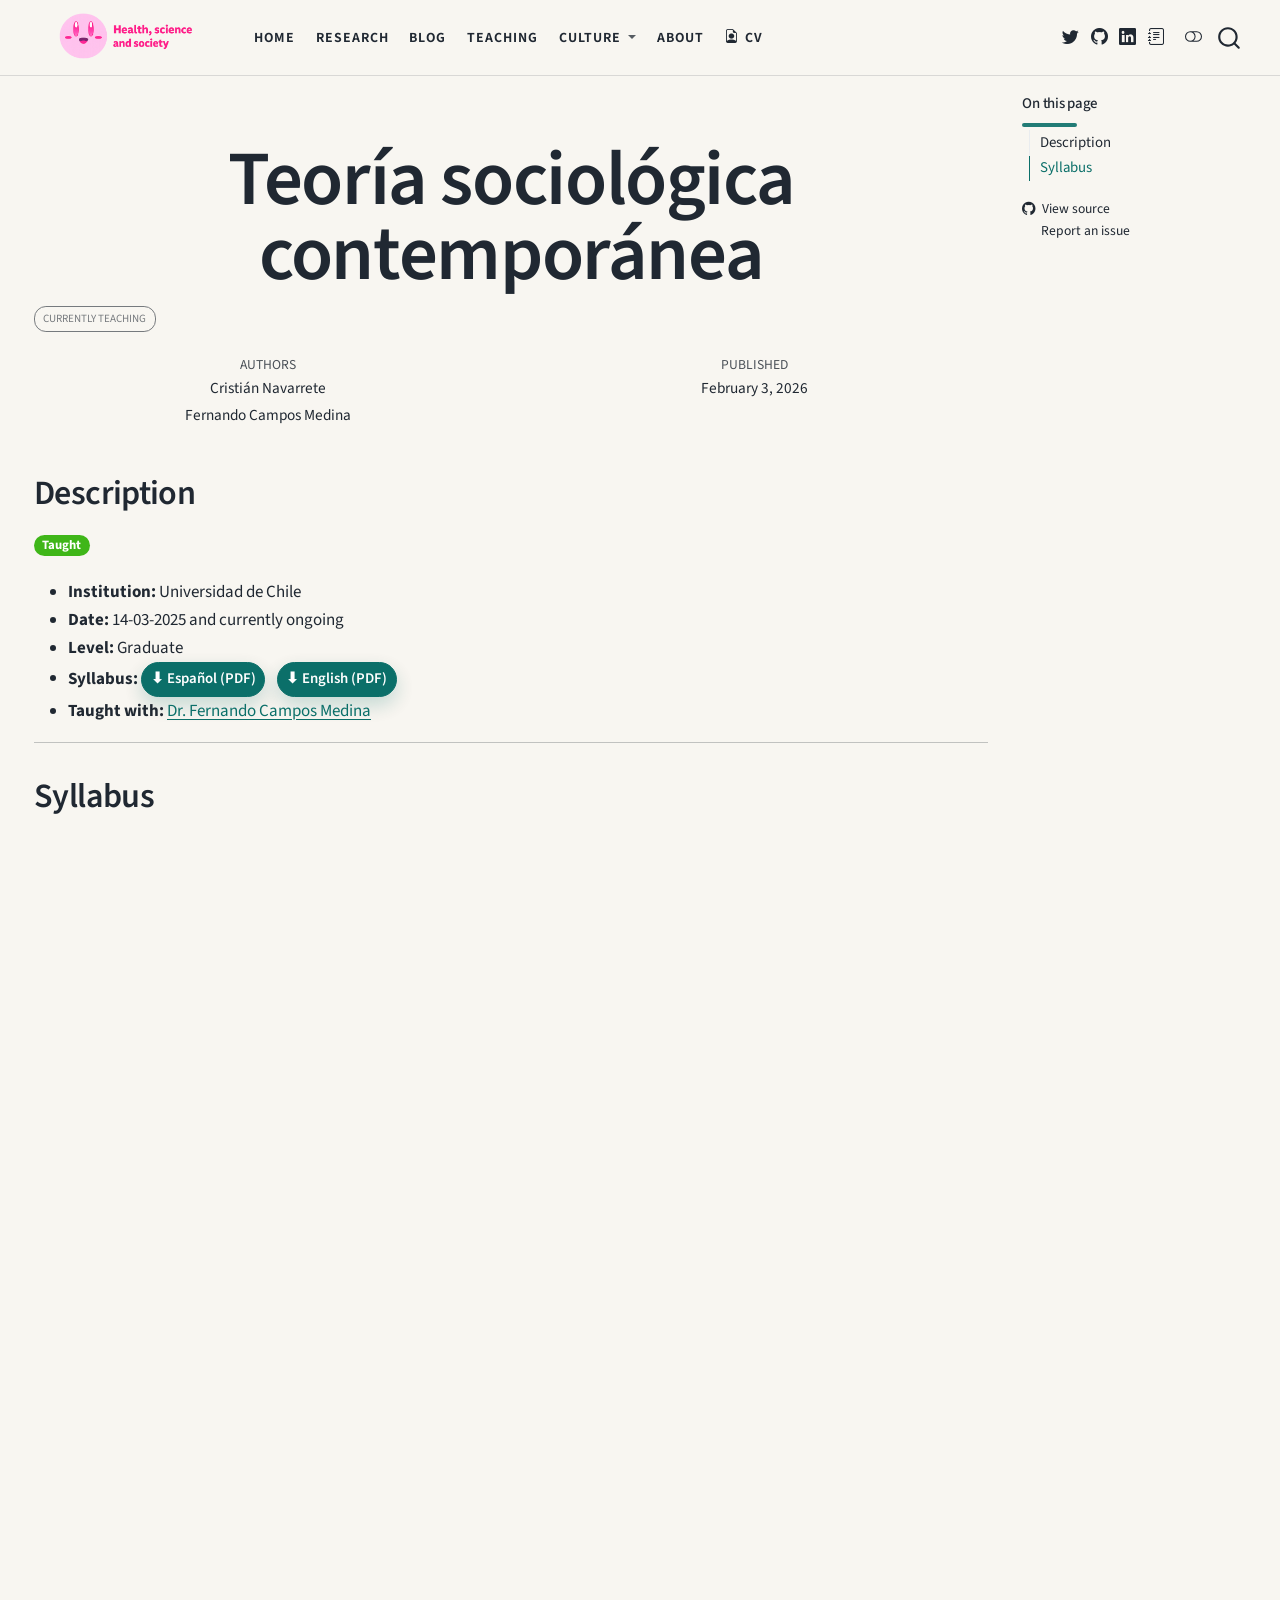
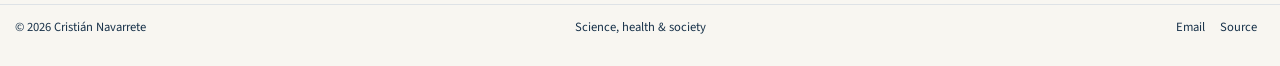
==== docs/classes/Teoria-cont-uch/index.html @ 3c1588f1 "Initial website" ====
<!DOCTYPE html>
<html xmlns="http://www.w3.org/1999/xhtml" lang="en" xml:lang="en"><head>

<meta charset="utf-8">
<meta name="generator" content="quarto-1.6.42">

<meta name="viewport" content="width=device-width, initial-scale=1.0, user-scalable=yes">

<meta name="dcterms.date" content="2026-02-03">

<title>Teoría sociológica contemporánea – Cristián Navarrete</title>
<style>
code{white-space: pre-wrap;}
span.smallcaps{font-variant: small-caps;}
div.columns{display: flex; gap: min(4vw, 1.5em);}
div.column{flex: auto; overflow-x: auto;}
div.hanging-indent{margin-left: 1.5em; text-indent: -1.5em;}
ul.task-list{list-style: none;}
ul.task-list li input[type="checkbox"] {
  width: 0.8em;
  margin: 0 0.8em 0.2em -1em; /* quarto-specific, see https://github.com/quarto-dev/quarto-cli/issues/4556 */ 
  vertical-align: middle;
}
</style>


<script src="../../site_libs/quarto-nav/quarto-nav.js"></script>
<script src="../../site_libs/clipboard/clipboard.min.js"></script>
<script src="../../site_libs/quarto-search/autocomplete.umd.js"></script>
<script src="../../site_libs/quarto-search/fuse.min.js"></script>
<script src="../../site_libs/quarto-search/quarto-search.js"></script>
<meta name="quarto:offset" content="../../">
<link href="../../assets/brand/favicon.png" rel="icon" type="image/png">
<script src="../../site_libs/quarto-html/quarto.js"></script>
<script src="../../site_libs/quarto-html/popper.min.js"></script>
<script src="../../site_libs/quarto-html/tippy.umd.min.js"></script>
<script src="../../site_libs/quarto-html/anchor.min.js"></script>
<link href="../../site_libs/quarto-html/tippy.css" rel="stylesheet">
<link href="../../site_libs/quarto-html/quarto-syntax-highlighting-253599439ad055319d224fc04ddf66fe.css" rel="stylesheet" class="quarto-color-scheme" id="quarto-text-highlighting-styles">
<link href="../../site_libs/quarto-html/quarto-syntax-highlighting-dark-769af2ab9bf86b51bbbd1c25583012c2.css" rel="prefetch" class="quarto-color-scheme quarto-color-alternate" id="quarto-text-highlighting-styles">
<script src="../../site_libs/bootstrap/bootstrap.min.js"></script>
<link href="../../site_libs/bootstrap/bootstrap-icons.css" rel="stylesheet">
<link href="../../site_libs/bootstrap/bootstrap-7b895f2ba7f7a0b42fe343c49ec3900a.min.css" rel="stylesheet" append-hash="true" class="quarto-color-scheme" id="quarto-bootstrap" data-mode="light">
<link href="../../site_libs/bootstrap/bootstrap-dark-649417bf5a25676f09d9a53a8a511973.min.css" rel="prefetch" append-hash="true" class="quarto-color-scheme quarto-color-alternate" id="quarto-bootstrap" data-mode="dark">
<script id="quarto-search-options" type="application/json">{
  "location": "navbar",
  "copy-button": false,
  "collapse-after": 3,
  "panel-placement": "end",
  "type": "overlay",
  "limit": 50,
  "keyboard-shortcut": [
    "f",
    "/",
    "s"
  ],
  "language": {
    "search-no-results-text": "No results",
    "search-matching-documents-text": "matching documents",
    "search-copy-link-title": "Copy link to search",
    "search-hide-matches-text": "Hide additional matches",
    "search-more-match-text": "more match in this document",
    "search-more-matches-text": "more matches in this document",
    "search-clear-button-title": "Clear",
    "search-text-placeholder": "",
    "search-detached-cancel-button-title": "Cancel",
    "search-submit-button-title": "Submit",
    "search-label": "Search"
  }
}</script>
<script async="" src="https://www.googletagmanager.com/gtag/js?id=G-2VZVNV14SN"></script>

<script type="text/javascript">

window.dataLayer = window.dataLayer || [];
function gtag(){dataLayer.push(arguments);}
gtag('js', new Date());
gtag('config', 'G-2VZVNV14SN', { 'anonymize_ip': true});
</script>
<style>html{ scroll-behavior: smooth; }</style>


<link rel="stylesheet" href="../../assets/styles/site.css">
<meta property="og:title" content="Teoría sociológica contemporánea – Cristián Navarrete">
<meta property="og:description" content="Academic website of Cristián Navarrete: anthropology, science and technology studies, social theory, health, and energy transitions.">
<meta property="og:image" content="https://crisnavarrete.github.io/navarrete/classes/Teoria-cont-uch/contemp.jpg">
<meta property="og:site_name" content="Cristián Navarrete">
<meta name="twitter:title" content="Teoría sociológica contemporánea">
<meta name="twitter:description" content="Graduate class at Universidad de Chile. Click to download the syllabus.">
<meta name="twitter:image" content="https://crisnavarrete.github.io/navarrete/classes/Teoria-cont-uch/contemp.jpg">
<meta name="twitter:card" content="summary_large_image">
</head>

<body class="nav-fixed">

<div id="quarto-search-results"></div>
  <header id="quarto-header" class="headroom fixed-top">
    <nav class="navbar navbar-expand-lg " data-bs-theme="dark">
      <div class="navbar-container container-fluid">
      <div class="navbar-brand-container mx-auto">
    <a href="../../index.html" class="navbar-brand navbar-brand-logo">
    <img src="../../assets/brand/logo.png" alt="Health, science and society" class="navbar-logo">
    </a>
  </div>
            <div id="quarto-search" class="" title="Search"></div>
          <button class="navbar-toggler" type="button" data-bs-toggle="collapse" data-bs-target="#navbarCollapse" aria-controls="navbarCollapse" role="menu" aria-expanded="false" aria-label="Toggle navigation" onclick="if (window.quartoToggleHeadroom) { window.quartoToggleHeadroom(); }">
  <span class="navbar-toggler-icon"></span>
</button>
          <div class="collapse navbar-collapse" id="navbarCollapse">
            <ul class="navbar-nav navbar-nav-scroll me-auto">
  <li class="nav-item">
    <a class="nav-link" href="../../index.html"> 
<span class="menu-text">Home</span></a>
  </li>  
  <li class="nav-item">
    <a class="nav-link" href="../../publications.html"> 
<span class="menu-text">Research</span></a>
  </li>  
  <li class="nav-item">
    <a class="nav-link" href="../../posts.html"> 
<span class="menu-text">Blog</span></a>
  </li>  
  <li class="nav-item">
    <a class="nav-link" href="../../classes.html"> 
<span class="menu-text">Teaching</span></a>
  </li>  
  <li class="nav-item dropdown ">
    <a class="nav-link dropdown-toggle" href="#" id="nav-menu-culture" role="link" data-bs-toggle="dropdown" aria-expanded="false">
 <span class="menu-text">Culture</span>
    </a>
    <ul class="dropdown-menu" aria-labelledby="nav-menu-culture">    
        <li>
    <a class="dropdown-item" href="../../reading.html"><i class="bi bi-book" role="img">
</i> 
 <span class="dropdown-text">Reading</span></a>
  </li>  
        <li>
    <a class="dropdown-item" href="../../films.html"><i class="bi bi-film" role="img">
</i> 
 <span class="dropdown-text">Films</span></a>
  </li>  
    </ul>
  </li>
  <li class="nav-item">
    <a class="nav-link" href="../../about.html"> 
<span class="menu-text">About</span></a>
  </li>  
  <li class="nav-item">
    <a class="nav-link" href="../../assets/documents/NavarreteC_CV.pdf"> <i class="bi bi-file-earmark-person" role="img">
</i> 
<span class="menu-text">CV</span></a>
  </li>  
</ul>
          </div> <!-- /navcollapse -->
            <div class="quarto-navbar-tools tools-wide">
    <a href="https://twitter.com/navarreteoya" title="" class="quarto-navigation-tool px-1" aria-label="Twitter profile"><i class="bi bi-twitter"></i></a>
    <a href="https://github.com/crisnavarrete" title="" class="quarto-navigation-tool px-1" aria-label="GitHub profile"><i class="bi bi-github"></i></a>
    <a href="https://www.linkedin.com/in/cristian-navarrete-116623216" title="" class="quarto-navigation-tool px-1" aria-label="LinkedIn profile"><i class="bi bi-linkedin"></i></a>
    <a href="https://www.researchgate.net/profile/Cristian-Navarrete-3" title="" class="quarto-navigation-tool px-1" aria-label="ResearchGate profile"><i class="bi bi-journal-text"></i></a>
    <a href="https://orcid.org/0000-0001-5900-5373" title="" class="quarto-navigation-tool px-1" aria-label="ORCID profile"><i class="bi bi-orcid"></i></a>
  <a href="" class="quarto-color-scheme-toggle quarto-navigation-tool  px-1" onclick="window.quartoToggleColorScheme(); return false;" title="Toggle dark mode"><i class="bi"></i></a>
</div>
      </div> <!-- /container-fluid -->
    </nav>
</header>
<!-- content -->
<div id="quarto-content" class="quarto-container page-columns page-rows-contents page-layout-full page-navbar">
<!-- sidebar -->
<!-- margin-sidebar -->
    <div id="quarto-margin-sidebar" class="sidebar margin-sidebar">
        <nav id="TOC" role="doc-toc" class="toc-active">
    <h2 id="toc-title">On this page</h2>
   
  <ul>
  <li><a href="#description" id="toc-description" class="nav-link active" data-scroll-target="#description">Description</a></li>
  <li><a href="#syllabus" id="toc-syllabus" class="nav-link" data-scroll-target="#syllabus">Syllabus</a></li>
  </ul>
<div class="toc-actions"><ul><li><a href="https://github.com/crisnavarrete/navarrete/blob/main/classes/Teoria-cont-uch/index.qmd" class="toc-action"><i class="bi bi-github"></i>View source</a></li><li><a href="https://github.com/crisnavarrete/navarrete/issues/new" class="toc-action"><i class="bi empty"></i>Report an issue</a></li></ul></div></nav>
    </div>
<!-- main -->
<main class="content column-page-left" id="quarto-document-content">

<header id="title-block-header" class="quarto-title-block default">
<div class="quarto-title">
<h1 class="title">Teoría sociológica contemporánea</h1>
  <div class="quarto-categories">
    <div class="quarto-category">Currently teaching</div>
  </div>
  </div>



<div class="quarto-title-meta column-page-left">

    <div>
    <div class="quarto-title-meta-heading">Authors</div>
    <div class="quarto-title-meta-contents">
             <p>Cristián Navarrete </p>
             <p>Fernando Campos Medina </p>
          </div>
  </div>
    
    <div>
    <div class="quarto-title-meta-heading">Published</div>
    <div class="quarto-title-meta-contents">
      <p class="date">February 3, 2026</p>
    </div>
  </div>
  
    
  </div>
  


</header>


<section id="description" class="level1">
<h1>Description</h1>
<p><span class="badge bg-success">Taught</span></p>
<ul>
<li><strong>Institution:</strong> Universidad de Chile</li>
<li><strong>Date:</strong> 14-03-2025 and currently ongoing</li>
<li><strong>Level:</strong> Graduate<br>
</li>
<li><strong>Syllabus:</strong> <a href="../../files/teoria-cont.pdf" class="btn btn-sm btn-primary me-2" role="button" download="">⬇ Español (PDF)</a> <a href="../../files/teoria-cont-en.pdf" class="btn btn-sm btn-primary" role="button" download="">⬇ English (PDF)</a></li>
<li><strong>Taught with:</strong> <a href="https://facso.uchile.cl/sociologia/cuerpo-academico/fernando-campos">Dr.&nbsp;Fernando Campos Medina</a></li>
</ul>
<hr>
</section>
<section id="syllabus" class="level1">
<h1>Syllabus</h1>
<iframe src="https://docs.google.com/gview?url=https://crisnavarrete.github.io/cnavarrete/files/teoria-cont.pdf&amp;embedded=true" style="width:100%; height:600px;" frameborder="0">
</iframe>


</section>

<a onclick="window.scrollTo(0, 0); return false;" role="button" id="quarto-back-to-top"><i class="bi bi-arrow-up"></i> Back to top</a></main> <!-- /main -->
<script>
(() => {
  "use strict";

  const navbar = document.querySelector(".navbar");
  const updateNavbar = () => {
    if (!navbar) return;
    navbar.classList.toggle("site-has-scrolled", window.scrollY > 12);
  };

  updateNavbar();
  window.addEventListener("scroll", updateNavbar, { passive: true });

  document.querySelectorAll("[data-gallery-filter]").forEach((toolbar) => {
    const section = toolbar.closest(".gallery-section");
    if (!section) return;

    const buttons = Array.from(toolbar.querySelectorAll("[data-filter]"));
    const cards = Array.from(section.querySelectorAll("[data-gallery-item]"));

    buttons.forEach((button) => {
      button.addEventListener("click", () => {
        const filter = button.dataset.filter || "all";

        buttons.forEach((candidate) => {
          const active = candidate === button;
          candidate.classList.toggle("is-active", active);
          candidate.setAttribute("aria-pressed", String(active));
        });

        cards.forEach((card) => {
          const visible = filter === "all" || card.dataset.year === filter;
          card.hidden = !visible;
        });
      });
    });
  });

  document.querySelectorAll(".media-cover img").forEach((image) => {
    image.addEventListener("error", () => image.remove(), { once: true });
  });

  document.querySelectorAll('a[target="_blank"]').forEach((link) => {
    const rel = new Set((link.getAttribute("rel") || "").split(/\s+/).filter(Boolean));
    rel.add("noopener");
    rel.add("noreferrer");
    link.setAttribute("rel", Array.from(rel).join(" "));
  });
})();

</script>
<script id="quarto-html-after-body" type="application/javascript">
window.document.addEventListener("DOMContentLoaded", function (event) {
  const toggleBodyColorMode = (bsSheetEl) => {
    const mode = bsSheetEl.getAttribute("data-mode");
    const bodyEl = window.document.querySelector("body");
    if (mode === "dark") {
      bodyEl.classList.add("quarto-dark");
      bodyEl.classList.remove("quarto-light");
    } else {
      bodyEl.classList.add("quarto-light");
      bodyEl.classList.remove("quarto-dark");
    }
  }
  const toggleBodyColorPrimary = () => {
    const bsSheetEl = window.document.querySelector("link#quarto-bootstrap");
    if (bsSheetEl) {
      toggleBodyColorMode(bsSheetEl);
    }
  }
  toggleBodyColorPrimary();  
  const disableStylesheet = (stylesheets) => {
    for (let i=0; i < stylesheets.length; i++) {
      const stylesheet = stylesheets[i];
      stylesheet.rel = 'prefetch';
    }
  }
  const enableStylesheet = (stylesheets) => {
    for (let i=0; i < stylesheets.length; i++) {
      const stylesheet = stylesheets[i];
      stylesheet.rel = 'stylesheet';
    }
  }
  const manageTransitions = (selector, allowTransitions) => {
    const els = window.document.querySelectorAll(selector);
    for (let i=0; i < els.length; i++) {
      const el = els[i];
      if (allowTransitions) {
        el.classList.remove('notransition');
      } else {
        el.classList.add('notransition');
      }
    }
  }
  const toggleGiscusIfUsed = (isAlternate, darkModeDefault) => {
    const baseTheme = document.querySelector('#giscus-base-theme')?.value ?? 'light';
    const alternateTheme = document.querySelector('#giscus-alt-theme')?.value ?? 'dark';
    let newTheme = '';
    if(darkModeDefault) {
      newTheme = isAlternate ? baseTheme : alternateTheme;
    } else {
      newTheme = isAlternate ? alternateTheme : baseTheme;
    }
    const changeGiscusTheme = () => {
      // From: https://github.com/giscus/giscus/issues/336
      const sendMessage = (message) => {
        const iframe = document.querySelector('iframe.giscus-frame');
        if (!iframe) return;
        iframe.contentWindow.postMessage({ giscus: message }, 'https://giscus.app');
      }
      sendMessage({
        setConfig: {
          theme: newTheme
        }
      });
    }
    const isGiscussLoaded = window.document.querySelector('iframe.giscus-frame') !== null;
    if (isGiscussLoaded) {
      changeGiscusTheme();
    }
  }
  const toggleColorMode = (alternate) => {
    // Switch the stylesheets
    const alternateStylesheets = window.document.querySelectorAll('link.quarto-color-scheme.quarto-color-alternate');
    manageTransitions('#quarto-margin-sidebar .nav-link', false);
    if (alternate) {
      enableStylesheet(alternateStylesheets);
      for (const sheetNode of alternateStylesheets) {
        if (sheetNode.id === "quarto-bootstrap") {
          toggleBodyColorMode(sheetNode);
        }
      }
    } else {
      disableStylesheet(alternateStylesheets);
      toggleBodyColorPrimary();
    }
    manageTransitions('#quarto-margin-sidebar .nav-link', true);
    // Switch the toggles
    const toggles = window.document.querySelectorAll('.quarto-color-scheme-toggle');
    for (let i=0; i < toggles.length; i++) {
      const toggle = toggles[i];
      if (toggle) {
        if (alternate) {
          toggle.classList.add("alternate");     
        } else {
          toggle.classList.remove("alternate");
        }
      }
    }
    // Hack to workaround the fact that safari doesn't
    // properly recolor the scrollbar when toggling (#1455)
    if (navigator.userAgent.indexOf('Safari') > 0 && navigator.userAgent.indexOf('Chrome') == -1) {
      manageTransitions("body", false);
      window.scrollTo(0, 1);
      setTimeout(() => {
        window.scrollTo(0, 0);
        manageTransitions("body", true);
      }, 40);  
    }
  }
  const isFileUrl = () => { 
    return window.location.protocol === 'file:';
  }
  const hasAlternateSentinel = () => {  
    let styleSentinel = getColorSchemeSentinel();
    if (styleSentinel !== null) {
      return styleSentinel === "alternate";
    } else {
      return false;
    }
  }
  const setStyleSentinel = (alternate) => {
    const value = alternate ? "alternate" : "default";
    if (!isFileUrl()) {
      window.localStorage.setItem("quarto-color-scheme", value);
    } else {
      localAlternateSentinel = value;
    }
  }
  const getColorSchemeSentinel = () => {
    if (!isFileUrl()) {
      const storageValue = window.localStorage.getItem("quarto-color-scheme");
      return storageValue != null ? storageValue : localAlternateSentinel;
    } else {
      return localAlternateSentinel;
    }
  }
  const darkModeDefault = false;
  let localAlternateSentinel = darkModeDefault ? 'alternate' : 'default';
  // Dark / light mode switch
  window.quartoToggleColorScheme = () => {
    // Read the current dark / light value 
    let toAlternate = !hasAlternateSentinel();
    toggleColorMode(toAlternate);
    setStyleSentinel(toAlternate);
    toggleGiscusIfUsed(toAlternate, darkModeDefault);
  };
  // Ensure there is a toggle, if there isn't float one in the top right
  if (window.document.querySelector('.quarto-color-scheme-toggle') === null) {
    const a = window.document.createElement('a');
    a.classList.add('top-right');
    a.classList.add('quarto-color-scheme-toggle');
    a.href = "";
    a.onclick = function() { try { window.quartoToggleColorScheme(); } catch {} return false; };
    const i = window.document.createElement("i");
    i.classList.add('bi');
    a.appendChild(i);
    window.document.body.appendChild(a);
  }
  // Switch to dark mode if need be
  if (hasAlternateSentinel()) {
    toggleColorMode(true);
  } else {
    toggleColorMode(false);
  }
  const icon = "";
  const anchorJS = new window.AnchorJS();
  anchorJS.options = {
    placement: 'right',
    icon: icon
  };
  anchorJS.add('.anchored');
  const isCodeAnnotation = (el) => {
    for (const clz of el.classList) {
      if (clz.startsWith('code-annotation-')) {                     
        return true;
      }
    }
    return false;
  }
  const onCopySuccess = function(e) {
    // button target
    const button = e.trigger;
    // don't keep focus
    button.blur();
    // flash "checked"
    button.classList.add('code-copy-button-checked');
    var currentTitle = button.getAttribute("title");
    button.setAttribute("title", "Copied!");
    let tooltip;
    if (window.bootstrap) {
      button.setAttribute("data-bs-toggle", "tooltip");
      button.setAttribute("data-bs-placement", "left");
      button.setAttribute("data-bs-title", "Copied!");
      tooltip = new bootstrap.Tooltip(button, 
        { trigger: "manual", 
          customClass: "code-copy-button-tooltip",
          offset: [0, -8]});
      tooltip.show();    
    }
    setTimeout(function() {
      if (tooltip) {
        tooltip.hide();
        button.removeAttribute("data-bs-title");
        button.removeAttribute("data-bs-toggle");
        button.removeAttribute("data-bs-placement");
      }
      button.setAttribute("title", currentTitle);
      button.classList.remove('code-copy-button-checked');
    }, 1000);
    // clear code selection
    e.clearSelection();
  }
  const getTextToCopy = function(trigger) {
      const codeEl = trigger.previousElementSibling.cloneNode(true);
      for (const childEl of codeEl.children) {
        if (isCodeAnnotation(childEl)) {
          childEl.remove();
        }
      }
      return codeEl.innerText;
  }
  const clipboard = new window.ClipboardJS('.code-copy-button:not([data-in-quarto-modal])', {
    text: getTextToCopy
  });
  clipboard.on('success', onCopySuccess);
  if (window.document.getElementById('quarto-embedded-source-code-modal')) {
    const clipboardModal = new window.ClipboardJS('.code-copy-button[data-in-quarto-modal]', {
      text: getTextToCopy,
      container: window.document.getElementById('quarto-embedded-source-code-modal')
    });
    clipboardModal.on('success', onCopySuccess);
  }
    var localhostRegex = new RegExp(/^(?:http|https):\/\/localhost\:?[0-9]*\//);
    var mailtoRegex = new RegExp(/^mailto:/);
      var filterRegex = new RegExp("https:\/\/crisnavarrete\.github\.io\/navarrete\/");
    var isInternal = (href) => {
        return filterRegex.test(href) || localhostRegex.test(href) || mailtoRegex.test(href);
    }
    // Inspect non-navigation links and adorn them if external
 	var links = window.document.querySelectorAll('a[href]:not(.nav-link):not(.navbar-brand):not(.toc-action):not(.sidebar-link):not(.sidebar-item-toggle):not(.pagination-link):not(.no-external):not([aria-hidden]):not(.dropdown-item):not(.quarto-navigation-tool):not(.about-link)');
    for (var i=0; i<links.length; i++) {
      const link = links[i];
      if (!isInternal(link.href)) {
        // undo the damage that might have been done by quarto-nav.js in the case of
        // links that we want to consider external
        if (link.dataset.originalHref !== undefined) {
          link.href = link.dataset.originalHref;
        }
          // target, if specified
          link.setAttribute("target", "_blank");
          if (link.getAttribute("rel") === null) {
            link.setAttribute("rel", "noopener");
          }
      }
    }
  function tippyHover(el, contentFn, onTriggerFn, onUntriggerFn) {
    const config = {
      allowHTML: true,
      maxWidth: 500,
      delay: 100,
      arrow: false,
      appendTo: function(el) {
          return el.parentElement;
      },
      interactive: true,
      interactiveBorder: 10,
      theme: 'quarto',
      placement: 'bottom-start',
    };
    if (contentFn) {
      config.content = contentFn;
    }
    if (onTriggerFn) {
      config.onTrigger = onTriggerFn;
    }
    if (onUntriggerFn) {
      config.onUntrigger = onUntriggerFn;
    }
    window.tippy(el, config); 
  }
  const noterefs = window.document.querySelectorAll('a[role="doc-noteref"]');
  for (var i=0; i<noterefs.length; i++) {
    const ref = noterefs[i];
    tippyHover(ref, function() {
      // use id or data attribute instead here
      let href = ref.getAttribute('data-footnote-href') || ref.getAttribute('href');
      try { href = new URL(href).hash; } catch {}
      const id = href.replace(/^#\/?/, "");
      const note = window.document.getElementById(id);
      if (note) {
        return note.innerHTML;
      } else {
        return "";
      }
    });
  }
  const xrefs = window.document.querySelectorAll('a.quarto-xref');
  const processXRef = (id, note) => {
    // Strip column container classes
    const stripColumnClz = (el) => {
      el.classList.remove("page-full", "page-columns");
      if (el.children) {
        for (const child of el.children) {
          stripColumnClz(child);
        }
      }
    }
    stripColumnClz(note)
    if (id === null || id.startsWith('sec-')) {
      // Special case sections, only their first couple elements
      const container = document.createElement("div");
      if (note.children && note.children.length > 2) {
        container.appendChild(note.children[0].cloneNode(true));
        for (let i = 1; i < note.children.length; i++) {
          const child = note.children[i];
          if (child.tagName === "P" && child.innerText === "") {
            continue;
          } else {
            container.appendChild(child.cloneNode(true));
            break;
          }
        }
        if (window.Quarto?.typesetMath) {
          window.Quarto.typesetMath(container);
        }
        return container.innerHTML
      } else {
        if (window.Quarto?.typesetMath) {
          window.Quarto.typesetMath(note);
        }
        return note.innerHTML;
      }
    } else {
      // Remove any anchor links if they are present
      const anchorLink = note.querySelector('a.anchorjs-link');
      if (anchorLink) {
        anchorLink.remove();
      }
      if (window.Quarto?.typesetMath) {
        window.Quarto.typesetMath(note);
      }
      if (note.classList.contains("callout")) {
        return note.outerHTML;
      } else {
        return note.innerHTML;
      }
    }
  }
  for (var i=0; i<xrefs.length; i++) {
    const xref = xrefs[i];
    tippyHover(xref, undefined, function(instance) {
      instance.disable();
      let url = xref.getAttribute('href');
      let hash = undefined; 
      if (url.startsWith('#')) {
        hash = url;
      } else {
        try { hash = new URL(url).hash; } catch {}
      }
      if (hash) {
        const id = hash.replace(/^#\/?/, "");
        const note = window.document.getElementById(id);
        if (note !== null) {
          try {
            const html = processXRef(id, note.cloneNode(true));
            instance.setContent(html);
          } finally {
            instance.enable();
            instance.show();
          }
        } else {
          // See if we can fetch this
          fetch(url.split('#')[0])
          .then(res => res.text())
          .then(html => {
            const parser = new DOMParser();
            const htmlDoc = parser.parseFromString(html, "text/html");
            const note = htmlDoc.getElementById(id);
            if (note !== null) {
              const html = processXRef(id, note);
              instance.setContent(html);
            } 
          }).finally(() => {
            instance.enable();
            instance.show();
          });
        }
      } else {
        // See if we can fetch a full url (with no hash to target)
        // This is a special case and we should probably do some content thinning / targeting
        fetch(url)
        .then(res => res.text())
        .then(html => {
          const parser = new DOMParser();
          const htmlDoc = parser.parseFromString(html, "text/html");
          const note = htmlDoc.querySelector('main.content');
          if (note !== null) {
            // This should only happen for chapter cross references
            // (since there is no id in the URL)
            // remove the first header
            if (note.children.length > 0 && note.children[0].tagName === "HEADER") {
              note.children[0].remove();
            }
            const html = processXRef(null, note);
            instance.setContent(html);
          } 
        }).finally(() => {
          instance.enable();
          instance.show();
        });
      }
    }, function(instance) {
    });
  }
      let selectedAnnoteEl;
      const selectorForAnnotation = ( cell, annotation) => {
        let cellAttr = 'data-code-cell="' + cell + '"';
        let lineAttr = 'data-code-annotation="' +  annotation + '"';
        const selector = 'span[' + cellAttr + '][' + lineAttr + ']';
        return selector;
      }
      const selectCodeLines = (annoteEl) => {
        const doc = window.document;
        const targetCell = annoteEl.getAttribute("data-target-cell");
        const targetAnnotation = annoteEl.getAttribute("data-target-annotation");
        const annoteSpan = window.document.querySelector(selectorForAnnotation(targetCell, targetAnnotation));
        const lines = annoteSpan.getAttribute("data-code-lines").split(",");
        const lineIds = lines.map((line) => {
          return targetCell + "-" + line;
        })
        let top = null;
        let height = null;
        let parent = null;
        if (lineIds.length > 0) {
            //compute the position of the single el (top and bottom and make a div)
            const el = window.document.getElementById(lineIds[0]);
            top = el.offsetTop;
            height = el.offsetHeight;
            parent = el.parentElement.parentElement;
          if (lineIds.length > 1) {
            const lastEl = window.document.getElementById(lineIds[lineIds.length - 1]);
            const bottom = lastEl.offsetTop + lastEl.offsetHeight;
            height = bottom - top;
          }
          if (top !== null && height !== null && parent !== null) {
            // cook up a div (if necessary) and position it 
            let div = window.document.getElementById("code-annotation-line-highlight");
            if (div === null) {
              div = window.document.createElement("div");
              div.setAttribute("id", "code-annotation-line-highlight");
              div.style.position = 'absolute';
              parent.appendChild(div);
            }
            div.style.top = top - 2 + "px";
            div.style.height = height + 4 + "px";
            div.style.left = 0;
            let gutterDiv = window.document.getElementById("code-annotation-line-highlight-gutter");
            if (gutterDiv === null) {
              gutterDiv = window.document.createElement("div");
              gutterDiv.setAttribute("id", "code-annotation-line-highlight-gutter");
              gutterDiv.style.position = 'absolute';
              const codeCell = window.document.getElementById(targetCell);
              const gutter = codeCell.querySelector('.code-annotation-gutter');
              gutter.appendChild(gutterDiv);
            }
            gutterDiv.style.top = top - 2 + "px";
            gutterDiv.style.height = height + 4 + "px";
          }
          selectedAnnoteEl = annoteEl;
        }
      };
      const unselectCodeLines = () => {
        const elementsIds = ["code-annotation-line-highlight", "code-annotation-line-highlight-gutter"];
        elementsIds.forEach((elId) => {
          const div = window.document.getElementById(elId);
          if (div) {
            div.remove();
          }
        });
        selectedAnnoteEl = undefined;
      };
        // Handle positioning of the toggle
    window.addEventListener(
      "resize",
      throttle(() => {
        elRect = undefined;
        if (selectedAnnoteEl) {
          selectCodeLines(selectedAnnoteEl);
        }
      }, 10)
    );
    function throttle(fn, ms) {
    let throttle = false;
    let timer;
      return (...args) => {
        if(!throttle) { // first call gets through
            fn.apply(this, args);
            throttle = true;
        } else { // all the others get throttled
            if(timer) clearTimeout(timer); // cancel #2
            timer = setTimeout(() => {
              fn.apply(this, args);
              timer = throttle = false;
            }, ms);
        }
      };
    }
      // Attach click handler to the DT
      const annoteDls = window.document.querySelectorAll('dt[data-target-cell]');
      for (const annoteDlNode of annoteDls) {
        annoteDlNode.addEventListener('click', (event) => {
          const clickedEl = event.target;
          if (clickedEl !== selectedAnnoteEl) {
            unselectCodeLines();
            const activeEl = window.document.querySelector('dt[data-target-cell].code-annotation-active');
            if (activeEl) {
              activeEl.classList.remove('code-annotation-active');
            }
            selectCodeLines(clickedEl);
            clickedEl.classList.add('code-annotation-active');
          } else {
            // Unselect the line
            unselectCodeLines();
            clickedEl.classList.remove('code-annotation-active');
          }
        });
      }
  const findCites = (el) => {
    const parentEl = el.parentElement;
    if (parentEl) {
      const cites = parentEl.dataset.cites;
      if (cites) {
        return {
          el,
          cites: cites.split(' ')
        };
      } else {
        return findCites(el.parentElement)
      }
    } else {
      return undefined;
    }
  };
  var bibliorefs = window.document.querySelectorAll('a[role="doc-biblioref"]');
  for (var i=0; i<bibliorefs.length; i++) {
    const ref = bibliorefs[i];
    const citeInfo = findCites(ref);
    if (citeInfo) {
      tippyHover(citeInfo.el, function() {
        var popup = window.document.createElement('div');
        citeInfo.cites.forEach(function(cite) {
          var citeDiv = window.document.createElement('div');
          citeDiv.classList.add('hanging-indent');
          citeDiv.classList.add('csl-entry');
          var biblioDiv = window.document.getElementById('ref-' + cite);
          if (biblioDiv) {
            citeDiv.innerHTML = biblioDiv.innerHTML;
          }
          popup.appendChild(citeDiv);
        });
        return popup.innerHTML;
      });
    }
  }
});
</script>
</div> <!-- /content -->
<footer class="footer">
  <div class="nav-footer">
    <div class="nav-footer-left">
<p>© 2026 Cristián Navarrete</p>
</div>   
    <div class="nav-footer-center">
<p>Science, health &amp; society</p>
<div class="toc-actions d-sm-block d-md-none"><ul><li><a href="https://github.com/crisnavarrete/navarrete/blob/main/classes/Teoria-cont-uch/index.qmd" class="toc-action"><i class="bi bi-github"></i>View source</a></li><li><a href="https://github.com/crisnavarrete/navarrete/issues/new" class="toc-action"><i class="bi empty"></i>Report an issue</a></li></ul></div></div>
    <div class="nav-footer-right">
      <ul class="footer-items list-unstyled">
    <li class="nav-item">
    <a class="nav-link" href="mailto:cristian.navarreteoyanedel@anthro.ox.ac.uk">
<p>Email</p>
</a>
  </li>  
    <li class="nav-item">
    <a class="nav-link" href="https://github.com/crisnavarrete/cnavarrete">
<p>Source</p>
</a>
  </li>  
</ul>
    </div>
  </div>
</footer>




<script src="../../site_libs/quarto-html/zenscroll-min.js"></script>
</body></html>
---- docs/site_libs/quarto-html/tippy.css ----
.tippy-box[data-animation=fade][data-state=hidden]{opacity:0}[data-tippy-root]{max-width:calc(100vw - 10px)}.tippy-box{position:relative;background-color:#333;color:#fff;border-radius:4px;font-size:14px;line-height:1.4;white-space:normal;outline:0;transition-property:transform,visibility,opacity}.tippy-box[data-placement^=top]>.tippy-arrow{bottom:0}.tippy-box[data-placement^=top]>.tippy-arrow:before{bottom:-7px;left:0;border-width:8px 8px 0;border-top-color:initial;transform-origin:center top}.tippy-box[data-placement^=bottom]>.tippy-arrow{top:0}.tippy-box[data-placement^=bottom]>.tippy-arrow:before{top:-7px;left:0;border-width:0 8px 8px;border-bottom-color:initial;transform-origin:center bottom}.tippy-box[data-placement^=left]>.tippy-arrow{right:0}.tippy-box[data-placement^=left]>.tippy-arrow:before{border-width:8px 0 8px 8px;border-left-color:initial;right:-7px;transform-origin:center left}.tippy-box[data-placement^=right]>.tippy-arrow{left:0}.tippy-box[data-placement^=right]>.tippy-arrow:before{left:-7px;border-width:8px 8px 8px 0;border-right-color:initial;transform-origin:center right}.tippy-box[data-inertia][data-state=visible]{transition-timing-function:cubic-bezier(.54,1.5,.38,1.11)}.tippy-arrow{width:16px;height:16px;color:#333}.tippy-arrow:before{content:"";position:absolute;border-color:transparent;border-style:solid}.tippy-content{position:relative;padding:5px 9px;z-index:1}
---- docs/site_libs/quarto-html/quarto-syntax-highlighting-253599439ad055319d224fc04ddf66fe.css ----
/* quarto syntax highlight colors */
:root {
  --quarto-hl-al-color: #ff5555;
  --quarto-hl-an-color: #6a737d;
  --quarto-hl-at-color: #d73a49;
  --quarto-hl-bn-color: #005cc5;
  --quarto-hl-bu-color: #d73a49;
  --quarto-hl-ch-color: #032f62;
  --quarto-hl-co-color: #6a737d;
  --quarto-hl-cv-color: #6a737d;
  --quarto-hl-cn-color: #005cc5;
  --quarto-hl-cf-color: #d73a49;
  --quarto-hl-dt-color: #d73a49;
  --quarto-hl-dv-color: #005cc5;
  --quarto-hl-do-color: #6a737d;
  --quarto-hl-er-color: #ff5555;
  --quarto-hl-ex-color: #d73a49;
  --quarto-hl-fl-color: #005cc5;
  --quarto-hl-fu-color: #6f42c1;
  --quarto-hl-im-color: #032f62;
  --quarto-hl-in-color: #6a737d;
  --quarto-hl-kw-color: #d73a49;
  --quarto-hl-op-color: #24292e;
  --quarto-hl-pp-color: #d73a49;
  --quarto-hl-re-color: #6a737d;
  --quarto-hl-sc-color: #005cc5;
  --quarto-hl-ss-color: #032f62;
  --quarto-hl-st-color: #032f62;
  --quarto-hl-va-color: #e36209;
  --quarto-hl-vs-color: #032f62;
  --quarto-hl-wa-color: #ff5555;
}

/* other quarto variables */
:root {
  --quarto-font-monospace: Source Sans 3;
}

:root {
  --quarto-font-monospace: SFMono-Regular, Menlo, Monaco, Consolas, "Liberation Mono", "Courier New", monospace;
}

code span.al {
  font-weight: bold;
  color: #ff5555;
}

code span.an {
  color: #6a737d;
}

code span.at {
  color: #d73a49;
}

code span.bn {
  color: #005cc5;
}

code span.bu {
  color: #d73a49;
}

code span.ch {
  color: #032f62;
}

code span.co {
  color: #6a737d;
}

code span.cv {
  color: #6a737d;
}

code span.cn {
  color: #005cc5;
}

code span.cf {
  color: #d73a49;
}

code span.dt {
  color: #d73a49;
}

code span.dv {
  color: #005cc5;
}

code span.do {
  color: #6a737d;
}

code span.er {
  color: #ff5555;
  text-decoration: underline;
}

code span.ex {
  font-weight: bold;
  color: #d73a49;
}

code span.fl {
  color: #005cc5;
}

code span.fu {
  color: #6f42c1;
}

code span.im {
  color: #032f62;
}

code span.in {
  color: #6a737d;
}

code span.kw {
  color: #d73a49;
}

pre > code.sourceCode > span {
  color: #24292e;
}

code span {
  color: #24292e;
}

code.sourceCode > span {
  color: #24292e;
}

div.sourceCode,
div.sourceCode pre.sourceCode {
  color: #24292e;
}

code span.op {
  color: #24292e;
}

code span.pp {
  color: #d73a49;
}

code span.re {
  color: #6a737d;
}

code span.sc {
  color: #005cc5;
}

code span.ss {
  color: #032f62;
}

code span.st {
  color: #032f62;
}

code span.va {
  color: #e36209;
}

code span.vs {
  color: #032f62;
}

code span.wa {
  color: #ff5555;
}

.prevent-inlining {
  content: "</";
}

/*# sourceMappingURL=36df6375b637d69b70f010c66fe721e6.css.map */
---- docs/site_libs/quarto-html/quarto-syntax-highlighting-dark-769af2ab9bf86b51bbbd1c25583012c2.css ----
/* quarto syntax highlight colors */
:root {
  --quarto-hl-al-color: #ff5555;
  --quarto-hl-an-color: #6a737d;
  --quarto-hl-at-color: #f97583;
  --quarto-hl-bn-color: #79b8ff;
  --quarto-hl-bu-color: #f97583;
  --quarto-hl-ch-color: #9ecbff;
  --quarto-hl-co-color: #6a737d;
  --quarto-hl-cv-color: #6a737d;
  --quarto-hl-cn-color: #79b8ff;
  --quarto-hl-cf-color: #f97583;
  --quarto-hl-dt-color: #f97583;
  --quarto-hl-dv-color: #79b8ff;
  --quarto-hl-do-color: #6a737d;
  --quarto-hl-er-color: #ff5555;
  --quarto-hl-ex-color: #f97583;
  --quarto-hl-fl-color: #79b8ff;
  --quarto-hl-fu-color: #b392f0;
  --quarto-hl-im-color: #9ecbff;
  --quarto-hl-in-color: #6a737d;
  --quarto-hl-kw-color: #f97583;
  --quarto-hl-op-color: #e1e4e8;
  --quarto-hl-pp-color: #f97583;
  --quarto-hl-re-color: #6a737d;
  --quarto-hl-sc-color: #79b8ff;
  --quarto-hl-ss-color: #9ecbff;
  --quarto-hl-st-color: #9ecbff;
  --quarto-hl-va-color: #ffab70;
  --quarto-hl-vs-color: #9ecbff;
  --quarto-hl-wa-color: #ff5555;
}

/* other quarto variables */
:root {
  --quarto-font-monospace: Source Sans 3;
}

:root {
  --quarto-font-monospace: SFMono-Regular, Menlo, Monaco, Consolas, "Liberation Mono", "Courier New", monospace;
}

code span.al {
  font-weight: bold;
  color: #ff5555;
}

code span.an {
  color: #6a737d;
}

code span.at {
  color: #f97583;
}

code span.bn {
  color: #79b8ff;
}

code span.bu {
  color: #f97583;
}

code span.ch {
  color: #9ecbff;
}

code span.co {
  color: #6a737d;
}

code span.cv {
  color: #6a737d;
}

code span.cn {
  color: #79b8ff;
}

code span.cf {
  color: #f97583;
}

code span.dt {
  color: #f97583;
}

code span.dv {
  color: #79b8ff;
}

code span.do {
  color: #6a737d;
}

code span.er {
  color: #ff5555;
  text-decoration: underline;
}

code span.ex {
  font-weight: bold;
  color: #f97583;
}

code span.fl {
  color: #79b8ff;
}

code span.fu {
  color: #b392f0;
}

code span.im {
  color: #9ecbff;
}

code span.in {
  color: #6a737d;
}

code span.kw {
  color: #f97583;
}

pre > code.sourceCode > span {
  color: #e1e4e8;
}

code span {
  color: #e1e4e8;
}

code.sourceCode > span {
  color: #e1e4e8;
}

div.sourceCode,
div.sourceCode pre.sourceCode {
  color: #e1e4e8;
}

code span.op {
  color: #e1e4e8;
}

code span.pp {
  color: #f97583;
}

code span.re {
  color: #6a737d;
}

code span.sc {
  color: #79b8ff;
}

code span.ss {
  color: #9ecbff;
}

code span.st {
  color: #9ecbff;
}

code span.va {
  color: #ffab70;
}

code span.vs {
  color: #9ecbff;
}

code span.wa {
  color: #ff5555;
}

.prevent-inlining {
  content: "</";
}

/*# sourceMappingURL=7a7cac747837d87ab461bd0efc5c3572.css.map */
---- docs/assets/styles/site.css ----
:root {
  --site-surface: rgba(255, 255, 255, 0.76);
  --site-surface-solid: #ffffff;
  --site-surface-muted: #efede7;
  --site-border: rgba(32, 40, 50, 0.14);
  --site-shadow: 0 18px 50px rgba(24, 50, 74, 0.10);
  --site-shadow-soft: 0 8px 26px rgba(24, 50, 74, 0.08);
  --site-radius: 1.1rem;
  --site-radius-small: 0.75rem;
  --site-accent-soft: rgba(11, 111, 105, 0.10);
  --site-gold-soft: rgba(196, 122, 61, 0.13);
  --site-navbar-blur: blur(16px);
  --site-navbar-bg: rgba(248, 246, 241, 0.92);
}

body.quarto-dark {
  --site-surface: rgba(23, 34, 45, 0.82);
  --site-surface-solid: #17222d;
  --site-surface-muted: #1d2b37;
  --site-border: rgba(220, 229, 227, 0.16);
  --site-shadow: 0 18px 50px rgba(0, 0, 0, 0.34);
  --site-shadow-soft: 0 8px 26px rgba(0, 0, 0, 0.24);
  --site-accent-soft: rgba(85, 214, 190, 0.12);
  --site-gold-soft: rgba(196, 122, 61, 0.18);
  --site-navbar-bg: rgba(16, 24, 32, 0.92);
}

html {
  scroll-behavior: smooth;
}

body {
  text-rendering: optimizeLegibility;
  -webkit-font-smoothing: antialiased;
}

main.content {
  padding-bottom: 4rem;
}

p,
li {
  text-wrap: pretty;
}

h1,
h2,
h3,
h4 {
  text-wrap: balance;
  letter-spacing: -0.018em;
}

h2 {
  margin-top: 2.8rem;
}

h2::after {
  content: "";
  display: block;
  width: 3.2rem;
  height: 0.22rem;
  margin-top: 0.65rem;
  border-radius: 999px;
  background: var(--bs-primary);
  opacity: 0.9;
}

a {
  text-underline-offset: 0.18em;
  text-decoration-thickness: 0.08em;
}

a:hover {
  text-decoration-thickness: 0.12em;
}

.navbar {
  min-height: 76px;
  border-bottom: 1px solid var(--site-border);
  background: var(--site-navbar-bg);
  backdrop-filter: var(--site-navbar-blur);
  -webkit-backdrop-filter: var(--site-navbar-blur);
  transition: box-shadow 180ms ease, background-color 180ms ease;
}

.navbar.site-has-scrolled {
  box-shadow: var(--site-shadow-soft);
}

.navbar-brand img {
  display: block;
  width: auto;
  max-width: 210px;
  max-height: 52px;
  object-fit: contain;
}

.navbar .nav-link {
  font-size: 0.82rem;
  font-weight: 650;
  letter-spacing: 0.075em;
  text-transform: uppercase;
  text-decoration: none;
}

.navbar .nav-link.active,
.navbar .nav-link:hover {
  color: var(--bs-primary);
}

.navbar .quarto-navbar-tools .quarto-color-scheme-toggle,
.navbar .quarto-navbar-tools a {
  border-radius: 999px;
}

#title-block-header {
  margin-block: 2.1rem 2.6rem;
}

.quarto-title h1,
.title {
  font-size: clamp(2.25rem, 6vw, 4.8rem);
  line-height: 0.98;
}

.subtitle,
.quarto-title .subtitle {
  max-width: 62ch;
  margin-inline: auto;
  color: var(--bs-secondary-color);
  font-size: clamp(1.05rem, 2vw, 1.35rem);
}

.quarto-about-jolla {
  padding-top: clamp(1rem, 3vw, 3rem);
}

.quarto-about-jolla .about-image,
.about-image img {
  border-radius: 2rem 0.9rem 2rem 0.9rem !important;
  box-shadow: var(--site-shadow);
}

.about-links .about-link {
  border: 1px solid var(--site-border);
  border-radius: 999px;
  background: var(--site-surface);
  text-decoration: none;
  transition: transform 160ms ease, box-shadow 160ms ease, border-color 160ms ease;
}

.about-links .about-link:hover {
  transform: translateY(-2px);
  border-color: var(--bs-primary);
  box-shadow: var(--site-shadow-soft);
}

.hero-intro {
  max-width: 74ch;
  margin: 0 auto;
  font-size: clamp(1.1rem, 2vw, 1.3rem);
  line-height: 1.72;
}

.home-actions {
  display: flex;
  flex-wrap: wrap;
  justify-content: center;
  gap: 0.8rem;
  margin: 1.8rem 0 3rem;
}

.btn,
.pub-link {
  border-radius: 999px;
}

.btn-primary {
  box-shadow: 0 8px 20px color-mix(in srgb, var(--bs-primary) 22%, transparent);
}

.research-grid,
.selected-work-grid,
.contact-grid {
  display: grid;
  grid-template-columns: repeat(3, minmax(0, 1fr));
  gap: 1rem;
  margin-block: 1.5rem 2.5rem;
}

.research-card,
.selected-work-card,
.contact-card {
  position: relative;
  padding: 1.35rem;
  border: 1px solid var(--site-border);
  border-radius: var(--site-radius);
  background: var(--site-surface);
  box-shadow: var(--site-shadow-soft);
  overflow: hidden;
}

.research-card::before,
.selected-work-card::before {
  content: "";
  position: absolute;
  inset: 0 auto 0 0;
  width: 0.28rem;
  background: var(--bs-primary);
}

.research-card h3,
.selected-work-card h3,
.contact-card h3 {
  margin-top: 0;
  font-size: 1.2rem;
}

.research-card p:last-child,
.selected-work-card p:last-child,
.contact-card p:last-child {
  margin-bottom: 0;
}

.section-kicker {
  margin-bottom: 0.35rem;
  color: var(--bs-primary);
  font-size: 0.75rem;
  font-weight: 750;
  letter-spacing: 0.11em;
  text-transform: uppercase;
}

.callout {
  border-radius: var(--site-radius);
  border-color: var(--site-border);
  box-shadow: var(--site-shadow-soft);
}

/* Publications */
.publications-lead {
  max-width: 68ch;
  color: var(--bs-secondary-color);
  font-size: 1.08rem;
}

.publication-section {
  margin-top: 2.8rem;
}

.publication-section-header {
  display: flex;
  align-items: baseline;
  justify-content: space-between;
  gap: 1rem;
  padding-bottom: 0.8rem;
  border-bottom: 1px solid var(--site-border);
}

.publication-section-header h2 {
  margin: 0;
}

.publication-section-header h2::after {
  display: none;
}

.publication-count {
  color: var(--bs-secondary-color);
  font-size: 0.9rem;
}

.publication-year-group {
  display: grid;
  grid-template-columns: 92px minmax(0, 1fr);
  gap: 1.25rem;
  margin-top: 1.8rem;
}

.publication-year {
  position: sticky;
  top: 96px;
  align-self: start;
  margin: 0;
  color: var(--bs-primary);
  font-family: var(--bs-body-font-family);
  font-size: 1rem;
  font-weight: 750;
  letter-spacing: 0.08em;
}

.publication-stack {
  display: grid;
  gap: 0.9rem;
}

.publication-card {
  padding: 1.25rem 1.35rem;
  border: 1px solid var(--site-border);
  border-radius: var(--site-radius-small);
  background: var(--site-surface);
  transition: transform 160ms ease, border-color 160ms ease, box-shadow 160ms ease;
}

.publication-card:hover {
  transform: translateY(-2px);
  border-color: color-mix(in srgb, var(--bs-primary) 55%, var(--site-border));
  box-shadow: var(--site-shadow-soft);
}

.publication-meta {
  display: flex;
  flex-wrap: wrap;
  gap: 0.45rem;
  margin-bottom: 0.65rem;
}

.publication-tag {
  display: inline-flex;
  align-items: center;
  min-height: 1.75rem;
  padding: 0.2rem 0.62rem;
  border-radius: 999px;
  background: var(--site-accent-soft);
  color: var(--bs-primary);
  font-size: 0.76rem;
  font-weight: 700;
}

.publication-tag.status {
  background: var(--site-gold-soft);
  color: var(--bs-warning-text-emphasis, #8a4d18);
}

.publication-title {
  margin: 0 0 0.45rem;
  font-family: var(--bs-heading-font-family);
  font-size: clamp(1.1rem, 2vw, 1.3rem);
  line-height: 1.28;
}

.publication-authors {
  margin-bottom: 0.8rem;
  color: var(--bs-secondary-color);
  font-size: 0.95rem;
}

.author-name {
  color: var(--bs-primary);
  font-weight: 750;
}

.publication-actions {
  display: flex;
  flex-wrap: wrap;
  gap: 0.55rem;
}

.pub-link {
  display: inline-flex;
  align-items: center;
  gap: 0.38rem;
  padding: 0.42rem 0.72rem;
  border: 1px solid var(--site-border);
  color: var(--bs-body-color);
  font-size: 0.82rem;
  font-weight: 650;
  text-decoration: none;
}

.pub-link:hover {
  border-color: var(--bs-primary);
  color: var(--bs-primary);
  background: var(--site-accent-soft);
}

/* Listings */
.quarto-listing .card,
.quarto-grid-item {
  border: 1px solid var(--site-border) !important;
  border-radius: var(--site-radius) !important;
  background: var(--site-surface) !important;
  box-shadow: var(--site-shadow-soft);
  overflow: hidden;
  transition: transform 160ms ease, box-shadow 160ms ease;
}

.quarto-listing .card:hover,
.quarto-grid-item:hover {
  transform: translateY(-3px);
  box-shadow: var(--site-shadow);
}

.quarto-grid-item .card-img-top {
  aspect-ratio: 16 / 9;
  object-fit: cover;
}

/* Media galleries */
.gallery-intro {
  max-width: 70ch;
  color: var(--bs-secondary-color);
  font-size: 1.05rem;
}

.gallery-section {
  margin-top: 2rem;
}

.gallery-toolbar {
  display: flex;
  flex-wrap: wrap;
  gap: 0.55rem;
  margin-bottom: 1.25rem;
}

.gallery-filter {
  padding: 0.42rem 0.8rem;
  border: 1px solid var(--site-border);
  border-radius: 999px;
  background: var(--site-surface);
  color: var(--bs-body-color);
  font-size: 0.82rem;
  font-weight: 650;
}

.gallery-filter:hover,
.gallery-filter.is-active {
  border-color: var(--bs-primary);
  background: var(--bs-primary);
  color: var(--bs-white, #fff);
}

body.quarto-dark .gallery-filter:hover,
body.quarto-dark .gallery-filter.is-active {
  color: #101820;
}

.media-grid {
  display: grid;
  grid-template-columns: repeat(auto-fill, minmax(170px, 1fr));
  gap: 1.15rem;
}

.media-card {
  display: flex;
  min-width: 0;
  flex-direction: column;
  border: 1px solid var(--site-border);
  border-radius: var(--site-radius);
  background: var(--site-surface);
  box-shadow: var(--site-shadow-soft);
  overflow: hidden;
  transition: transform 180ms ease, box-shadow 180ms ease, border-color 180ms ease;
}

.media-card:hover {
  transform: translateY(-4px);
  border-color: color-mix(in srgb, var(--bs-primary) 55%, var(--site-border));
  box-shadow: var(--site-shadow);
}

.media-card[hidden] {
  display: none;
}

.media-cover {
  position: relative;
  display: grid;
  aspect-ratio: 2 / 3;
  place-items: center;
  background:
    radial-gradient(circle at 20% 15%, var(--site-accent-soft), transparent 42%),
    linear-gradient(145deg, var(--site-surface-muted), var(--site-surface-solid));
  overflow: hidden;
}

.media-cover img {
  width: 100%;
  height: 100%;
  object-fit: cover;
}

.media-cover-placeholder {
  display: grid;
  width: 100%;
  height: 100%;
  padding: 1rem;
  place-items: center;
  color: var(--bs-primary);
  font-family: var(--bs-heading-font-family);
  font-size: clamp(1.8rem, 5vw, 3.4rem);
  font-weight: 700;
  letter-spacing: -0.04em;
  text-align: center;
}

.media-cover img + .media-cover-placeholder {
  display: none;
}

.media-body {
  display: flex;
  flex: 1;
  flex-direction: column;
  padding: 0.95rem;
}

.media-title {
  margin: 0 0 0.35rem;
  font-family: var(--bs-heading-font-family);
  font-size: 1rem;
  line-height: 1.25;
}

.media-title a {
  color: inherit;
  text-decoration: none;
}

.media-title a:hover {
  color: var(--bs-primary);
}

.media-creator {
  margin-bottom: 0.65rem;
  color: var(--bs-secondary-color);
  font-size: 0.86rem;
}

.media-details {
  display: flex;
  flex-wrap: wrap;
  gap: 0.38rem;
  margin-top: auto;
}

.media-badge {
  display: inline-flex;
  align-items: center;
  gap: 0.22rem;
  padding: 0.22rem 0.5rem;
  border-radius: 999px;
  background: var(--site-accent-soft);
  color: var(--bs-primary);
  font-size: 0.72rem;
  font-weight: 700;
}

.media-badge.rating {
  background: var(--site-gold-soft);
  color: var(--bs-warning-text-emphasis, #8a4d18);
}

.media-review {
  margin-top: 0.65rem;
  border-top: 1px solid var(--site-border);
  padding-top: 0.55rem;
}

.media-review summary {
  cursor: pointer;
  color: var(--bs-primary);
  font-size: 0.8rem;
  font-weight: 700;
  list-style: none;
}

.media-review summary::-webkit-details-marker {
  display: none;
}

.media-review-body {
  margin-top: 0.5rem;
  color: var(--bs-body-color);
  font-size: 0.86rem;
  line-height: 1.6;
  white-space: pre-wrap;
}

.gallery-empty {
  padding: clamp(1.4rem, 4vw, 2.5rem);
  border: 1px dashed var(--site-border);
  border-radius: var(--site-radius);
  background: var(--site-surface);
}

.gallery-empty h3 {
  margin-top: 0;
}

/* Footer */
.nav-footer {
  border-top: 1px solid var(--site-border);
  background: transparent;
  color: var(--bs-secondary-color);
  font-size: 0.9rem;
}

.nav-footer a {
  color: inherit;
}

/* Utilities */
.center {
  text-align: center !important;
}

.justify {
  text-align: justify !important;
}

.visually-hidden-focusable:not(:focus):not(:focus-within),
.sr-only {
  position: absolute !important;
  width: 1px !important;
  height: 1px !important;
  padding: 0 !important;
  margin: -1px !important;
  overflow: hidden !important;
  clip: rect(0, 0, 0, 0) !important;
  white-space: nowrap !important;
  border: 0 !important;
}

@media (max-width: 991.98px) {
  .navbar {
    min-height: 66px;
  }

  .navbar-brand img {
    max-width: 175px;
    max-height: 44px;
  }

  .research-grid,
  .selected-work-grid,
  .contact-grid {
    grid-template-columns: 1fr;
  }

  .publication-year-group {
    grid-template-columns: 1fr;
  }

  .publication-year {
    position: static;
  }
}

@media (max-width: 575.98px) {
  .media-grid {
    grid-template-columns: repeat(2, minmax(0, 1fr));
    gap: 0.75rem;
  }

  .media-body {
    padding: 0.72rem;
  }

  .publication-card {
    padding: 1rem;
  }
}

@media (prefers-reduced-motion: reduce) {
  html {
    scroll-behavior: auto;
  }

  *,
  *::before,
  *::after {
    scroll-behavior: auto !important;
    transition-duration: 0.01ms !important;
    animation-duration: 0.01ms !important;
    animation-iteration-count: 1 !important;
  }
}

/* Letterboxd cards: link rated films to matching blog reviews. */
.media-blog-review {
  display: inline-flex;
  align-items: center;
  align-self: flex-start;
  gap: 0.42rem;
  margin-top: 0.9rem;
  padding: 0.48rem 0.72rem;
  border: 1px solid var(--site-border);
  border-radius: 999px;
  background: var(--site-accent-soft);
  color: var(--bs-primary);
  font-size: 0.82rem;
  font-weight: 700;
  line-height: 1;
  text-decoration: none;
}

.media-blog-review:hover,
.media-blog-review:focus-visible {
  border-color: var(--bs-primary);
  background: var(--bs-primary);
  color: var(--bs-white, #fff);
  text-decoration: none;
}

body.quarto-dark .media-blog-review:hover,
body.quarto-dark .media-blog-review:focus-visible {
  color: #101820;
}

.publications-layout{
    position:relative;
}

.publications-sidebar{

    position:fixed;

    right:3rem;

    top:180px;

    width:200px;

    background:transparent;

    box-shadow:none;

    border:none;

    padding:0;
}

.publications-sidebar h3{

    margin-bottom:1rem;
}

.publications-sidebar h4{

    margin-top:2rem;

    margin-bottom:.5rem;

    font-size:1rem;

    font-weight:700;
}

.publications-sidebar ul{

    list-style:none;

    padding-left:0;

    margin-bottom:0;
}

.publications-sidebar li{

    margin:.4rem 0;
}

.publications-sidebar a{

    text-decoration:none;

    color:inherit;

    transition:.2s;
}

.publications-sidebar a:hover{

    color:var(--bs-primary);
}

.publications-content{
    width:100%;
}
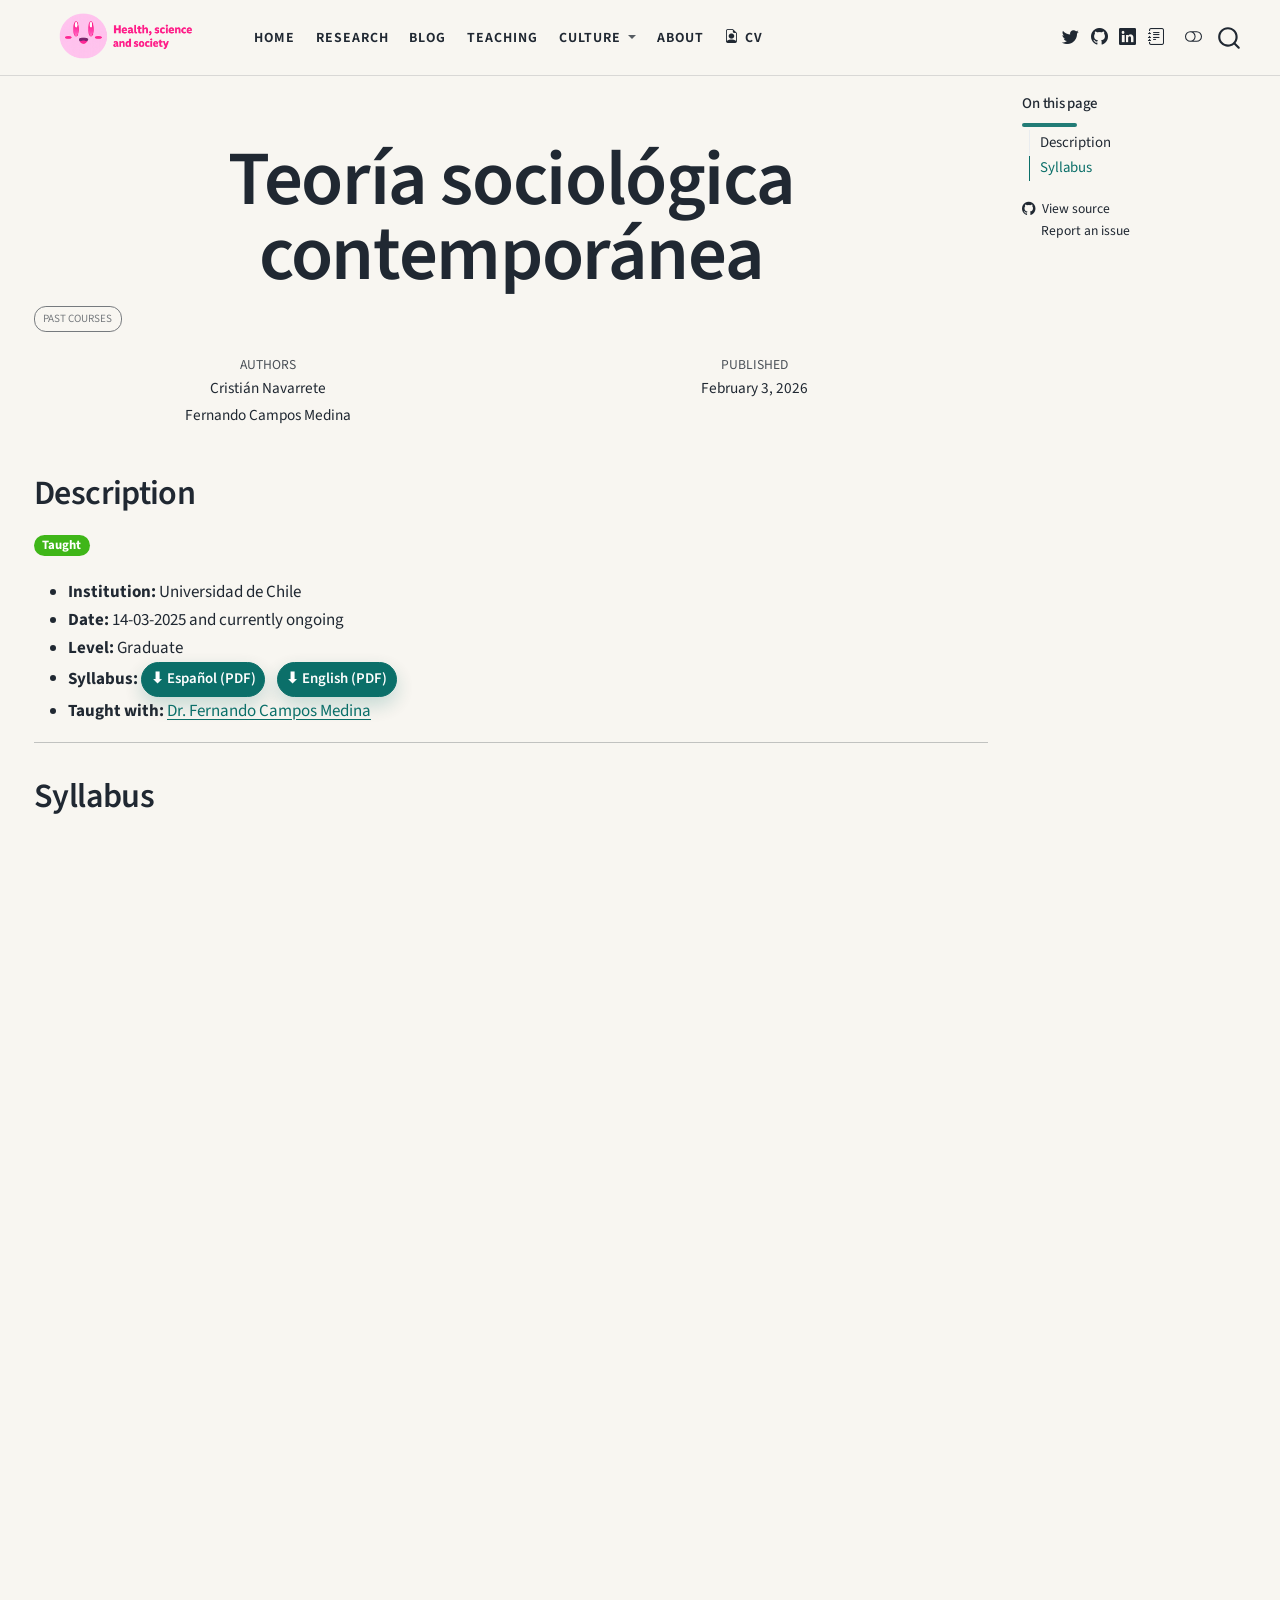
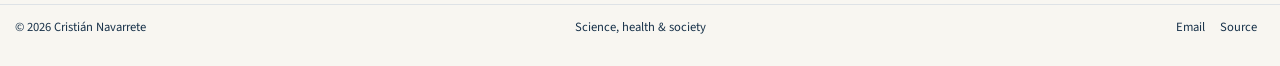
==== commit 641b53bc: "update" ====
--- a/docs/classes/Teoria-cont-uch/index.html
+++ b/docs/classes/Teoria-cont-uch/index.html
@@ -184,7 +184,7 @@
 <div class="quarto-title">
 <h1 class="title">Teoría sociológica contemporánea</h1>
   <div class="quarto-categories">
-    <div class="quarto-category">Currently teaching</div>
+    <div class="quarto-category">Past courses</div>
   </div>
   </div>
 
@@ -223,14 +223,14 @@
 <li><strong>Date:</strong> 14-03-2025 and currently ongoing</li>
 <li><strong>Level:</strong> Graduate<br>
 </li>
-<li><strong>Syllabus:</strong> <a href="../../files/teoria-cont.pdf" class="btn btn-sm btn-primary me-2" role="button" download="">⬇ Español (PDF)</a> <a href="../../files/teoria-cont-en.pdf" class="btn btn-sm btn-primary" role="button" download="">⬇ English (PDF)</a></li>
+<li><strong>Syllabus:</strong> <a href="files/teoria-cont.pdf" class="btn btn-sm btn-primary me-2" role="button" download="">⬇ Español (PDF)</a> <a href="files/teoria-cont-en.pdf" class="btn btn-sm btn-primary" role="button" download="">⬇ English (PDF)</a></li>
 <li><strong>Taught with:</strong> <a href="https://facso.uchile.cl/sociologia/cuerpo-academico/fernando-campos">Dr.&nbsp;Fernando Campos Medina</a></li>
 </ul>
 <hr>
 </section>
 <section id="syllabus" class="level1">
 <h1>Syllabus</h1>
-<iframe src="https://docs.google.com/gview?url=https://crisnavarrete.github.io/cnavarrete/files/teoria-cont.pdf&amp;embedded=true" style="width:100%; height:600px;" frameborder="0">
+<iframe src="https://docs.google.com/gview?url=https://crisnavarrete.github.io/navarrete/classes/files/teoria-cont.pdf&amp;embedded=true" style="width:100%; height:600px;" frameborder="0">
 </iframe>
 
 
